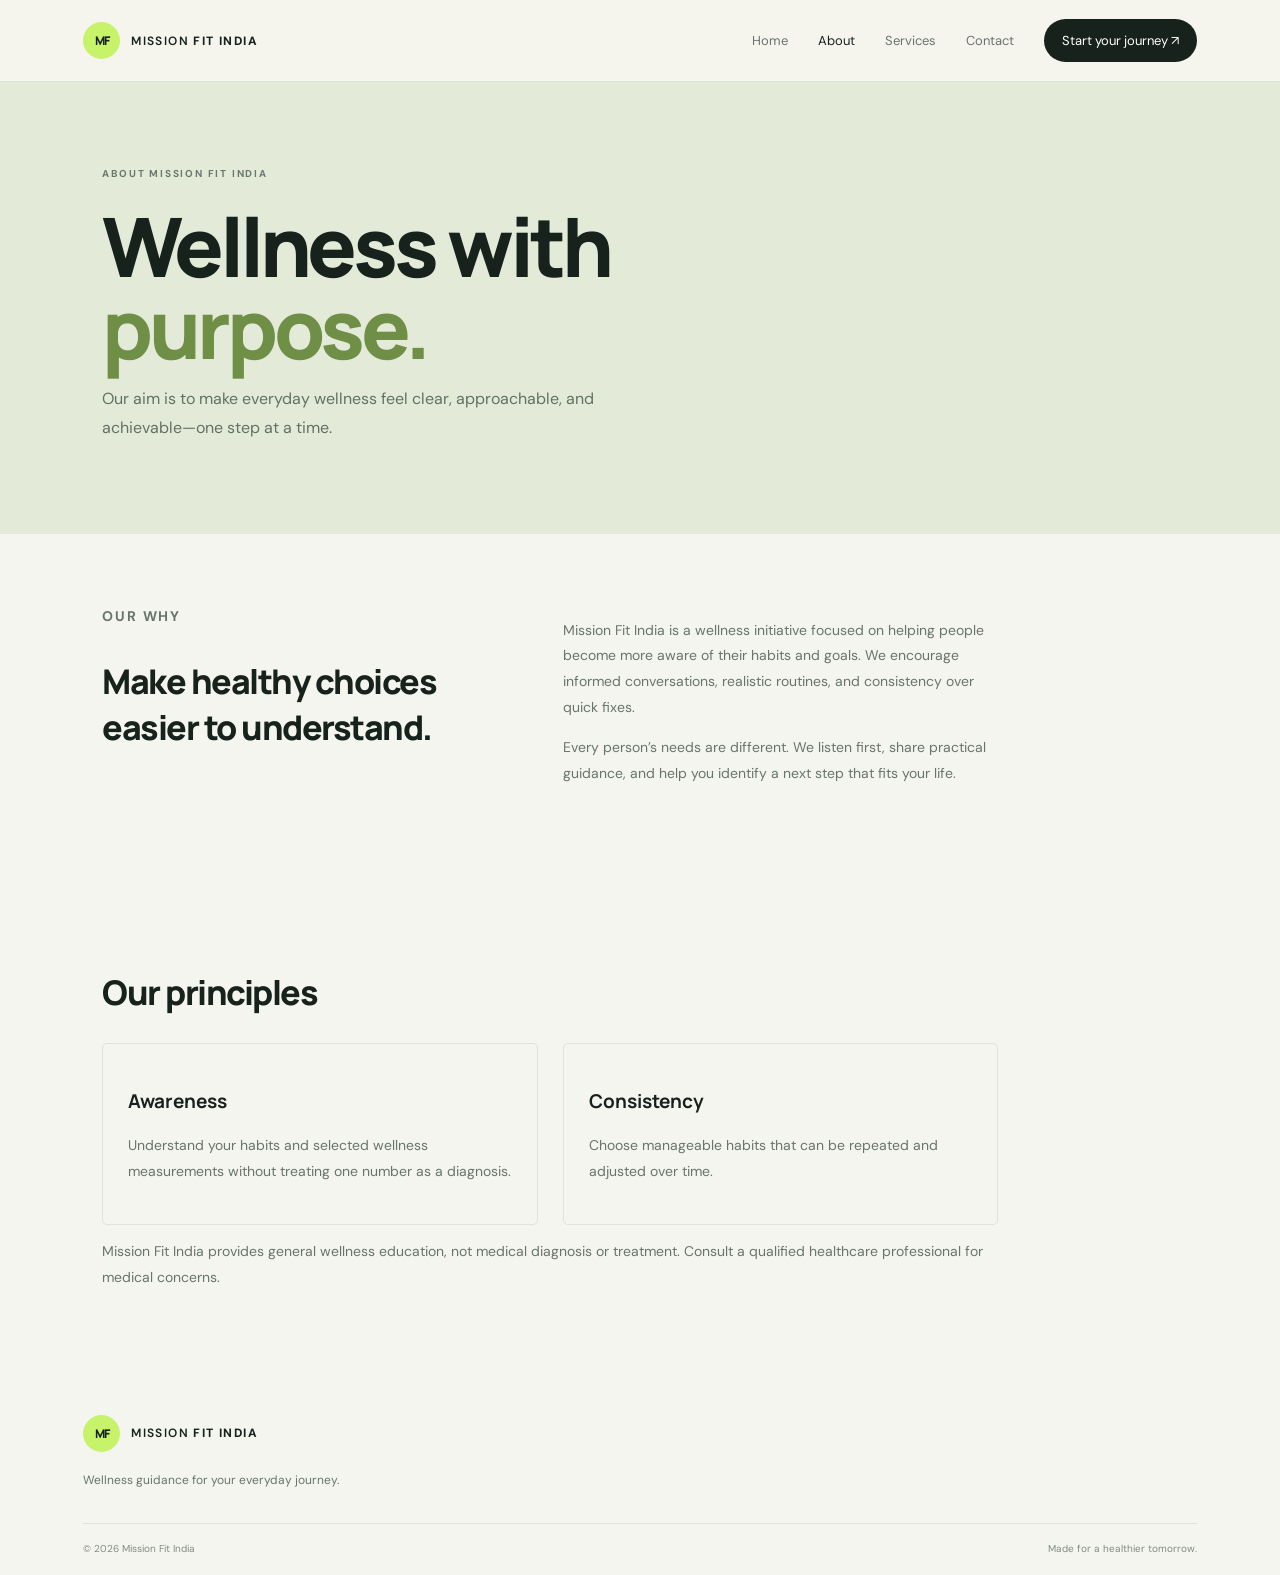
==== about.html @ 5c13e0e5 "Add Mission Fit India website: about.html" ====
<!doctype html><html lang="en"><head><meta charset="utf-8"><meta name="viewport" content="width=device-width,initial-scale=1"><title>About | Mission Fit India</title><link rel="stylesheet" href="css/style.css"><script defer src="js/script.js"></script></head><body><header class="site-header"><a class="brand" href="index.html"><span class="brand-mark">MF</span><span>MISSION <b>FIT INDIA</b></span></a><button class="menu-toggle" aria-label="Toggle navigation" aria-expanded="false">☰</button><nav class="nav"><a href="index.html">Home</a><a class="active" href="about.html">About</a><a href="services.html">Services</a><a href="contact.html">Contact</a><a class="nav-cta" href="contact.html">Start your journey ↗</a></nav></header><main><section class="page-hero"><p class="eyebrow">ABOUT MISSION FIT INDIA</p><h1>Wellness with<br><em>purpose.</em></h1><p>Our aim is to make everyday wellness feel clear, approachable, and achievable—one step at a time.</p></section><section class="content-section"><div class="content-grid"><article><p class="eyebrow">OUR WHY</p><h2>Make healthy choices easier to understand.</h2></article><article><p>Mission Fit India is a wellness initiative focused on helping people become more aware of their habits and goals. We encourage informed conversations, realistic routines, and consistency over quick fixes.</p><p>Every person’s needs are different. We listen first, share practical guidance, and help you identify a next step that fits your life.</p></article></div></section><section class="content-section"><h2>Our principles</h2><div class="content-grid"><article class="content-card"><h3>Awareness</h3><p>Understand your habits and selected wellness measurements without treating one number as a diagnosis.</p></article><article class="content-card"><h3>Consistency</h3><p>Choose manageable habits that can be repeated and adjusted over time.</p></article></div><p class="notice">Mission Fit India provides general wellness education, not medical diagnosis or treatment. Consult a qualified healthcare professional for medical concerns.</p></section></main><footer class="footer"><a class="brand" href="index.html"><span class="brand-mark">MF</span><span>MISSION <b>FIT INDIA</b></span></a><p>Wellness guidance for your everyday journey.</p><div class="footer-bottom"><span>© <span id="year"></span> Mission Fit India</span><span>Made for a healthier tomorrow.</span></div></footer></body></html>
---- css/style.css ----
@import url('https://fonts.googleapis.com/css2?family=DM+Sans:wght@400;500;600;700&family=Manrope:wght@400;500;600;700;800&display=swap');
:root{--ink:#18221d;--muted:#68746d;--paper:#f5f5ef;--green:#c7f36b;--line:#dfe3d9;--dark:#1c2922}*{box-sizing:border-box}html{scroll-behavior:smooth}body{margin:0;background:var(--paper);color:var(--ink);font-family:'DM Sans',sans-serif}a{color:inherit;text-decoration:none}.site-header{height:82px;padding:0 6.5%;display:flex;align-items:center;justify-content:space-between;border-bottom:1px solid var(--line);background:rgba(245,245,239,.94);position:sticky;top:0;z-index:10}.brand{display:flex;align-items:center;gap:11px;font-size:12px;letter-spacing:1.4px;font-weight:600}.brand b{font-weight:800}.brand-mark{display:grid;place-items:center;width:37px;height:37px;border-radius:50%;background:var(--green);font:800 12px Manrope;letter-spacing:-1px}.nav{display:flex;align-items:center;gap:30px;font-size:13px}.nav>a:not(.nav-cta){color:#69736c}.nav>a.active,.nav>a:hover{color:var(--ink)}.nav-cta{background:var(--ink);color:white;padding:13px 18px;border-radius:30px}.menu-toggle{display:none;border:0;background:none;font-size:24px}.hero{padding:70px 6.5% 76px;display:grid;grid-template-columns:1.05fr .95fr;gap:7%;align-items:center;min-height:610px}.eyebrow{font-size:10px;font-weight:700;letter-spacing:1.8px;color:#6b766d;margin:0 0 25px}.eyebrow span{display:inline-block;width:7px;height:7px;background:#85b83c;border-radius:50%;margin-right:8px}.hero h1,.section h2,.cta-band h2{font:800 clamp(48px,6vw,82px)/.98 Manrope,sans-serif;letter-spacing:-4px;margin:0}.hero h1 em,.section h2 em,.cta-band h2 em{font-style:normal;color:#6f8e46}.hero-text{font-size:16px;line-height:1.8;color:var(--muted);max-width:470px;margin:27px 0}.hero-actions{display:flex;align-items:center;gap:24px}.button{display:inline-flex;align-items:center;gap:25px;padding:16px 20px;border-radius:30px;font-size:13px;font-weight:700}.button-dark{background:var(--ink);color:white}.button span{font-size:18px}.text-link{font-size:13px;font-weight:700;border-bottom:1px solid #aab1a6;padding-bottom:5px}.hero-note{display:flex;gap:11px;align-items:center;margin-top:55px;color:#7b857c;font-size:11px}.note-icon{display:grid;place-items:center;width:25px;height:25px;border:1px solid #cbd1c6;border-radius:50%;color:#6d8c43}.hero-art{height:440px;background:#d9e7c8;border-radius:5px;position:relative;overflow:hidden;padding:24px;display:flex;flex-direction:column;justify-content:space-between}.art-top,.art-bottom{display:flex;justify-content:space-between;align-items:center;font-size:9px;letter-spacing:1.4px;font-weight:700;z-index:2}.sun{position:absolute;width:270px;height:270px;border-radius:50%;background:#b7d88b;top:65px;left:50%;transform:translateX(-50%)}.art-title{position:absolute;top:112px;left:14%;font:800 clamp(50px,5.2vw,72px)/.9 Manrope;letter-spacing:-4px;z-index:2}.art-title i{font-style:normal;color:#5e7b3d}.art-bottom{align-items:end}.art-bottom span:first-child{line-height:1.5}.art-arrow{font-size:25px}.art-tag{position:absolute;right:24px;top:42%;background:var(--green);border-radius:50%;width:76px;height:76px;display:grid;place-content:center;text-align:center;font-size:9px;letter-spacing:1px;font-weight:800;line-height:1.5;transform:rotate(9deg)}.ticker{display:flex;justify-content:space-around;align-items:center;background:var(--green);padding:19px 5%;font:700 10px Manrope;letter-spacing:1.4px;gap:12px}.ticker b{font-size:15px}.section{padding:100px 8%}.intro{display:grid;grid-template-columns:1fr 1fr;gap:8%;border-bottom:1px solid var(--line)}.section h2{font-size:clamp(38px,4.5vw,62px);letter-spacing:-3px}.intro-text{max-width:500px;padding-top:25px}.intro-text p,.service-card p{font-size:14px;line-height:1.85;color:var(--muted)}.intro-text .text-link{display:inline-block;margin-top:18px}.services-preview{padding-top:90px;padding-bottom:110px}.section-heading{display:flex;justify-content:space-between;align-items:end;margin-bottom:45px}.section-heading .eyebrow{margin-bottom:18px}.section-heading h2{font-size:clamp(38px,4vw,58px)}.service-grid{display:grid;grid-template-columns:repeat(3,1fr);gap:15px}.service-card{min-height:290px;border:1px solid var(--line);padding:25px;display:flex;flex-direction:column;border-radius:4px}.card-number{font-size:10px;color:#8b958b}.service-icon{font-size:28px;margin:25px 0 15px}.service-card h3{font:700 20px Manrope;margin:0}.service-card p{font-size:12px;margin:12px 0 25px}.service-card>a{font-size:11px;font-weight:700;margin-top:auto}.card-dark{background:var(--dark);color:white;border-color:var(--dark)}.card-dark p{color:#b8c2b8}.cta-band{background:#dce8cd;padding:75px 8%;display:flex;align-items:center;justify-content:space-between}.cta-band h2{font-size:clamp(35px,4.5vw,60px);letter-spacing:-3px}.cta-band .eyebrow{margin-bottom:18px}.button-light{background:white;color:var(--ink)}.footer{padding:40px 6.5% 20px}.footer>p{font-size:12px;color:var(--muted);margin:20px 0 35px}.footer-bottom{border-top:1px solid var(--line);padding-top:18px;display:flex;justify-content:space-between;font-size:10px;color:#818b81}
.page-hero{padding:85px 8% 75px;background:#e3ebd8}.page-hero h1{font:800 clamp(45px,7vw,82px)/1 Manrope;letter-spacing:-4px;margin:0;max-width:850px}.page-hero h1 em{font-style:normal;color:#6f8e46}.page-hero>p:last-child{max-width:560px;line-height:1.8;color:#647064}.content-section{padding:70px 8%;max-width:1100px}.content-section h2{font:800 34px Manrope;letter-spacing:-1.5px}.content-section p{line-height:1.85;color:var(--muted);font-size:14px}.content-grid{display:grid;grid-template-columns:repeat(2,1fr);gap:25px}.content-card{border:1px solid var(--line);padding:25px;border-radius:5px}.content-card h3{font:700 19px Manrope}.contact-form{max-width:600px;display:grid;gap:15px}.contact-form label{font-size:12px;font-weight:700}.contact-form input,.contact-form textarea{width:100%;padding:14px;border:1px solid #cfd6cb;background:#fff;border-radius:4px;font:14px 'DM Sans';margin-top:7px}.contact-form textarea{min-height:120px}.notice{font-size:11px;color:#7c877b}.whatsapp-float{position:fixed;bottom:20px;right:20px;background:#183c2b;color:white;border-radius:30px;padding:14px 18px;font-size:12px;font-weight:700;box-shadow:0 6px 24px #0002;z-index:5}
@media(max-width:800px){.site-header{height:70px;padding:0 5%}.menu-toggle{display:block}.nav{display:none;position:absolute;top:70px;left:0;right:0;background:var(--paper);padding:20px 5%;border-bottom:1px solid var(--line);flex-direction:column;align-items:stretch;gap:20px}.nav.open{display:flex}.nav-cta{text-align:center}.hero{padding:50px 5%;grid-template-columns:1fr;gap:40px}.hero h1{font-size:60px}.hero-art{height:350px}.art-title{font-size:60px;top:95px}.ticker{flex-wrap:wrap}.ticker span:nth-of-type(n+3){display:none}.section{padding:65px 5%}.intro{grid-template-columns:1fr;gap:10px}.intro-text{padding-top:0}.section-heading{align-items:start;gap:20px;flex-direction:column}.service-grid{grid-template-columns:1fr}.service-card{min-height:250px}.cta-band{padding:55px 5%;flex-direction:column;align-items:start;gap:30px}.footer{padding:35px 5% 20px}.page-hero{padding:60px 5%}.content-section{padding:50px 5%}.content-grid{grid-template-columns:1fr}.footer-bottom{gap:15px;flex-wrap:wrap}}
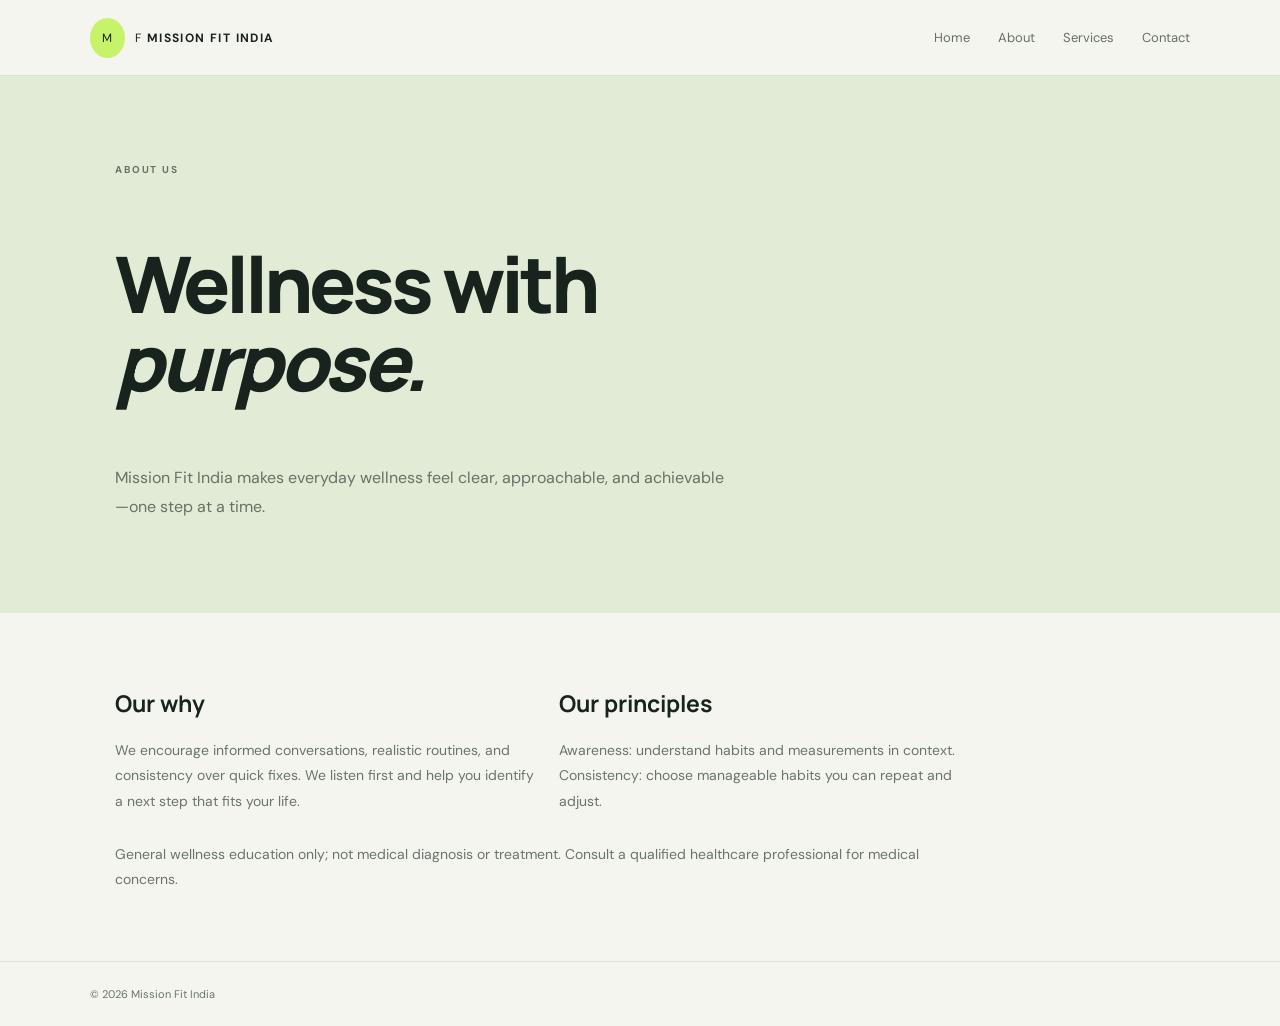
==== commit 73cb71ed: "Add Mission Fit India website pages and assets" ====
--- a/about.html
+++ b/about.html
@@ -1 +1 @@
-<!doctype html><html lang="en"><head><meta charset="utf-8"><meta name="viewport" content="width=device-width,initial-scale=1"><title>About | Mission Fit India</title><link rel="stylesheet" href="css/style.css"><script defer src="js/script.js"></script></head><body><header class="site-header"><a class="brand" href="index.html"><span class="brand-mark">MF</span><span>MISSION <b>FIT INDIA</b></span></a><button class="menu-toggle" aria-label="Toggle navigation" aria-expanded="false">☰</button><nav class="nav"><a href="index.html">Home</a><a class="active" href="about.html">About</a><a href="services.html">Services</a><a href="contact.html">Contact</a><a class="nav-cta" href="contact.html">Start your journey ↗</a></nav></header><main><section class="page-hero"><p class="eyebrow">ABOUT MISSION FIT INDIA</p><h1>Wellness with<br><em>purpose.</em></h1><p>Our aim is to make everyday wellness feel clear, approachable, and achievable—one step at a time.</p></section><section class="content-section"><div class="content-grid"><article><p class="eyebrow">OUR WHY</p><h2>Make healthy choices easier to understand.</h2></article><article><p>Mission Fit India is a wellness initiative focused on helping people become more aware of their habits and goals. We encourage informed conversations, realistic routines, and consistency over quick fixes.</p><p>Every person’s needs are different. We listen first, share practical guidance, and help you identify a next step that fits your life.</p></article></div></section><section class="content-section"><h2>Our principles</h2><div class="content-grid"><article class="content-card"><h3>Awareness</h3><p>Understand your habits and selected wellness measurements without treating one number as a diagnosis.</p></article><article class="content-card"><h3>Consistency</h3><p>Choose manageable habits that can be repeated and adjusted over time.</p></article></div><p class="notice">Mission Fit India provides general wellness education, not medical diagnosis or treatment. Consult a qualified healthcare professional for medical concerns.</p></section></main><footer class="footer"><a class="brand" href="index.html"><span class="brand-mark">MF</span><span>MISSION <b>FIT INDIA</b></span></a><p>Wellness guidance for your everyday journey.</p><div class="footer-bottom"><span>© <span id="year"></span> Mission Fit India</span><span>Made for a healthier tomorrow.</span></div></footer></body></html>+<!doctype html><html lang="en"><head><meta charset="utf-8"><meta name="viewport" content="width=device-width,initial-scale=1"><title>About | Mission Fit India</title><link rel="stylesheet" href="css/style.css"><script defer src="js/script.js"></script></head><body><header><a class="brand" href="index.html">MF <b>MISSION FIT INDIA</b></a><button class="menu" aria-expanded="false">☰</button><nav><a href="index.html">Home</a><a href="about.html">About</a><a href="services.html">Services</a><a href="contact.html">Contact</a></nav></header><main><section class="page"><p class="eyebrow">ABOUT US</p><h1>Wellness with<br><em>purpose.</em></h1><p>Mission Fit India makes everyday wellness feel clear, approachable, and achievable—one step at a time.</p></section><section class="content"><div class="grid"><div><h2>Our why</h2><p>We encourage informed conversations, realistic routines, and consistency over quick fixes. We listen first and help you identify a next step that fits your life.</p></div><div><h2>Our principles</h2><p>Awareness: understand habits and measurements in context. Consistency: choose manageable habits you can repeat and adjust.</p></div></div><p class="note">General wellness education only; not medical diagnosis or treatment. Consult a qualified healthcare professional for medical concerns.</p></section></main><footer>© <span id="year"></span> Mission Fit India</footer></body></html>
--- a/css/style.css
+++ b/css/style.css
@@ -1,4 +1 @@
-@import url('https://fonts.googleapis.com/css2?family=DM+Sans:wght@400;500;600;700&family=Manrope:wght@400;500;600;700;800&display=swap');
-:root{--ink:#18221d;--muted:#68746d;--paper:#f5f5ef;--green:#c7f36b;--line:#dfe3d9;--dark:#1c2922}*{box-sizing:border-box}html{scroll-behavior:smooth}body{margin:0;background:var(--paper);color:var(--ink);font-family:'DM Sans',sans-serif}a{color:inherit;text-decoration:none}.site-header{height:82px;padding:0 6.5%;display:flex;align-items:center;justify-content:space-between;border-bottom:1px solid var(--line);background:rgba(245,245,239,.94);position:sticky;top:0;z-index:10}.brand{display:flex;align-items:center;gap:11px;font-size:12px;letter-spacing:1.4px;font-weight:600}.brand b{font-weight:800}.brand-mark{display:grid;place-items:center;width:37px;height:37px;border-radius:50%;background:var(--green);font:800 12px Manrope;letter-spacing:-1px}.nav{display:flex;align-items:center;gap:30px;font-size:13px}.nav>a:not(.nav-cta){color:#69736c}.nav>a.active,.nav>a:hover{color:var(--ink)}.nav-cta{background:var(--ink);color:white;padding:13px 18px;border-radius:30px}.menu-toggle{display:none;border:0;background:none;font-size:24px}.hero{padding:70px 6.5% 76px;display:grid;grid-template-columns:1.05fr .95fr;gap:7%;align-items:center;min-height:610px}.eyebrow{font-size:10px;font-weight:700;letter-spacing:1.8px;color:#6b766d;margin:0 0 25px}.eyebrow span{display:inline-block;width:7px;height:7px;background:#85b83c;border-radius:50%;margin-right:8px}.hero h1,.section h2,.cta-band h2{font:800 clamp(48px,6vw,82px)/.98 Manrope,sans-serif;letter-spacing:-4px;margin:0}.hero h1 em,.section h2 em,.cta-band h2 em{font-style:normal;color:#6f8e46}.hero-text{font-size:16px;line-height:1.8;color:var(--muted);max-width:470px;margin:27px 0}.hero-actions{display:flex;align-items:center;gap:24px}.button{display:inline-flex;align-items:center;gap:25px;padding:16px 20px;border-radius:30px;font-size:13px;font-weight:700}.button-dark{background:var(--ink);color:white}.button span{font-size:18px}.text-link{font-size:13px;font-weight:700;border-bottom:1px solid #aab1a6;padding-bottom:5px}.hero-note{display:flex;gap:11px;align-items:center;margin-top:55px;color:#7b857c;font-size:11px}.note-icon{display:grid;place-items:center;width:25px;height:25px;border:1px solid #cbd1c6;border-radius:50%;color:#6d8c43}.hero-art{height:440px;background:#d9e7c8;border-radius:5px;position:relative;overflow:hidden;padding:24px;display:flex;flex-direction:column;justify-content:space-between}.art-top,.art-bottom{display:flex;justify-content:space-between;align-items:center;font-size:9px;letter-spacing:1.4px;font-weight:700;z-index:2}.sun{position:absolute;width:270px;height:270px;border-radius:50%;background:#b7d88b;top:65px;left:50%;transform:translateX(-50%)}.art-title{position:absolute;top:112px;left:14%;font:800 clamp(50px,5.2vw,72px)/.9 Manrope;letter-spacing:-4px;z-index:2}.art-title i{font-style:normal;color:#5e7b3d}.art-bottom{align-items:end}.art-bottom span:first-child{line-height:1.5}.art-arrow{font-size:25px}.art-tag{position:absolute;right:24px;top:42%;background:var(--green);border-radius:50%;width:76px;height:76px;display:grid;place-content:center;text-align:center;font-size:9px;letter-spacing:1px;font-weight:800;line-height:1.5;transform:rotate(9deg)}.ticker{display:flex;justify-content:space-around;align-items:center;background:var(--green);padding:19px 5%;font:700 10px Manrope;letter-spacing:1.4px;gap:12px}.ticker b{font-size:15px}.section{padding:100px 8%}.intro{display:grid;grid-template-columns:1fr 1fr;gap:8%;border-bottom:1px solid var(--line)}.section h2{font-size:clamp(38px,4.5vw,62px);letter-spacing:-3px}.intro-text{max-width:500px;padding-top:25px}.intro-text p,.service-card p{font-size:14px;line-height:1.85;color:var(--muted)}.intro-text .text-link{display:inline-block;margin-top:18px}.services-preview{padding-top:90px;padding-bottom:110px}.section-heading{display:flex;justify-content:space-between;align-items:end;margin-bottom:45px}.section-heading .eyebrow{margin-bottom:18px}.section-heading h2{font-size:clamp(38px,4vw,58px)}.service-grid{display:grid;grid-template-columns:repeat(3,1fr);gap:15px}.service-card{min-height:290px;border:1px solid var(--line);padding:25px;display:flex;flex-direction:column;border-radius:4px}.card-number{font-size:10px;color:#8b958b}.service-icon{font-size:28px;margin:25px 0 15px}.service-card h3{font:700 20px Manrope;margin:0}.service-card p{font-size:12px;margin:12px 0 25px}.service-card>a{font-size:11px;font-weight:700;margin-top:auto}.card-dark{background:var(--dark);color:white;border-color:var(--dark)}.card-dark p{color:#b8c2b8}.cta-band{background:#dce8cd;padding:75px 8%;display:flex;align-items:center;justify-content:space-between}.cta-band h2{font-size:clamp(35px,4.5vw,60px);letter-spacing:-3px}.cta-band .eyebrow{margin-bottom:18px}.button-light{background:white;color:var(--ink)}.footer{padding:40px 6.5% 20px}.footer>p{font-size:12px;color:var(--muted);margin:20px 0 35px}.footer-bottom{border-top:1px solid var(--line);padding-top:18px;display:flex;justify-content:space-between;font-size:10px;color:#818b81}
-.page-hero{padding:85px 8% 75px;background:#e3ebd8}.page-hero h1{font:800 clamp(45px,7vw,82px)/1 Manrope;letter-spacing:-4px;margin:0;max-width:850px}.page-hero h1 em{font-style:normal;color:#6f8e46}.page-hero>p:last-child{max-width:560px;line-height:1.8;color:#647064}.content-section{padding:70px 8%;max-width:1100px}.content-section h2{font:800 34px Manrope;letter-spacing:-1.5px}.content-section p{line-height:1.85;color:var(--muted);font-size:14px}.content-grid{display:grid;grid-template-columns:repeat(2,1fr);gap:25px}.content-card{border:1px solid var(--line);padding:25px;border-radius:5px}.content-card h3{font:700 19px Manrope}.contact-form{max-width:600px;display:grid;gap:15px}.contact-form label{font-size:12px;font-weight:700}.contact-form input,.contact-form textarea{width:100%;padding:14px;border:1px solid #cfd6cb;background:#fff;border-radius:4px;font:14px 'DM Sans';margin-top:7px}.contact-form textarea{min-height:120px}.notice{font-size:11px;color:#7c877b}.whatsapp-float{position:fixed;bottom:20px;right:20px;background:#183c2b;color:white;border-radius:30px;padding:14px 18px;font-size:12px;font-weight:700;box-shadow:0 6px 24px #0002;z-index:5}
-@media(max-width:800px){.site-header{height:70px;padding:0 5%}.menu-toggle{display:block}.nav{display:none;position:absolute;top:70px;left:0;right:0;background:var(--paper);padding:20px 5%;border-bottom:1px solid var(--line);flex-direction:column;align-items:stretch;gap:20px}.nav.open{display:flex}.nav-cta{text-align:center}.hero{padding:50px 5%;grid-template-columns:1fr;gap:40px}.hero h1{font-size:60px}.hero-art{height:350px}.art-title{font-size:60px;top:95px}.ticker{flex-wrap:wrap}.ticker span:nth-of-type(n+3){display:none}.section{padding:65px 5%}.intro{grid-template-columns:1fr;gap:10px}.intro-text{padding-top:0}.section-heading{align-items:start;gap:20px;flex-direction:column}.service-grid{grid-template-columns:1fr}.service-card{min-height:250px}.cta-band{padding:55px 5%;flex-direction:column;align-items:start;gap:30px}.footer{padding:35px 5% 20px}.page-hero{padding:60px 5%}.content-section{padding:50px 5%}.content-grid{grid-template-columns:1fr}.footer-bottom{gap:15px;flex-wrap:wrap}}
+@import url('https://fonts.googleapis.com/css2?family=DM+Sans:wght@400;500;700&family=Manrope:wght@500;700;800&display=swap');:root{--ink:#18231d;--paper:#f5f5ef;--muted:#69756c;--green:#c7f36b;--line:#dce2d8}*{box-sizing:border-box}body{margin:0;background:var(--paper);color:var(--ink);font-family:'DM Sans',sans-serif}a{color:inherit;text-decoration:none}header{height:76px;padding:0 7%;display:flex;align-items:center;justify-content:space-between;border-bottom:1px solid var(--line);position:sticky;top:0;background:#f5f5eff2;z-index:4}.brand{font-size:12px;letter-spacing:1.4px}.brand:first-letter{background:var(--green);padding:12px;border-radius:50%;margin-right:10px}nav{display:flex;gap:28px;font-size:13px;color:#647067}.menu{display:none}.hero{padding:90px 9% 110px;background:#e1ebd6;min-height:480px}.eyebrow{font-size:10px;font-weight:700;letter-spacing:1.8px;color:#647260}.hero h1{font:800 clamp(52px,8vw,96px)/.95 Manrope,sans-serif;letter-spacing:-5px;margin:30px 0}.hero em,h2 em{font-style:normal;color:#6f8f43}.hero>p:not(.eyebrow){max-width:500px;line-height:1.8;color:#687469}.btn{display:inline-block;background:var(--ink);color:white;padding:15px 20px;border-radius:30px;margin-top:18px;font-size:13px}.intro{padding:85px 9%;max-width:900px}.intro h2{font:800 clamp(38px,5vw,62px)/1.05 Manrope;letter-spacing:-3px;margin:20px 0}.intro p:last-child{line-height:1.8;color:var(--muted);max-width:570px}footer{padding:25px 7%;border-top:1px solid var(--line);font-size:11px;color:var(--muted)}.page{padding:75px 9%;background:#e1ebd6}.page h1{font:800 clamp(44px,7vw,78px)/1 Manrope;letter-spacing:-4px}.page p{max-width:620px;line-height:1.8;color:#667265}.content{padding:55px 9%;max-width:1100px}.grid{display:grid;grid-template-columns:repeat(2,minmax(0,1fr));gap:18px}.tile{border:1px solid var(--line);padding:25px;border-radius:5px}.tile h2,.content h2{font:700 23px Manrope}.tile p,.content p{font-size:14px;line-height:1.8;color:var(--muted)}form{display:grid;gap:14px;max-width:560px}label{font-size:12px;font-weight:700}input,textarea{display:block;width:100%;margin-top:7px;padding:13px;border:1px solid #cdd5c9;border-radius:4px;background:white;font:14px 'DM Sans'}textarea{min-height:120px}.note{font-size:11px;color:#798579}.float{position:fixed;right:18px;bottom:18px;background:#1a4931;color:white;padding:14px 18px;border-radius:28px;font-size:12px;font-weight:700}@media(max-width:700px){header{padding:0 5%;height:68px}.menu{display:block;border:0;background:none;font-size:22px}nav{display:none;position:absolute;top:68px;left:0;right:0;background:var(--paper);padding:22px 6%;flex-direction:column;border-bottom:1px solid var(--line)}nav.open{display:flex}.hero{padding:65px 6%}.hero h1{letter-spacing:-3px}.intro,.content{padding:55px 6%}.grid{grid-template-columns:1fr}.page{padding:55px 6%}}
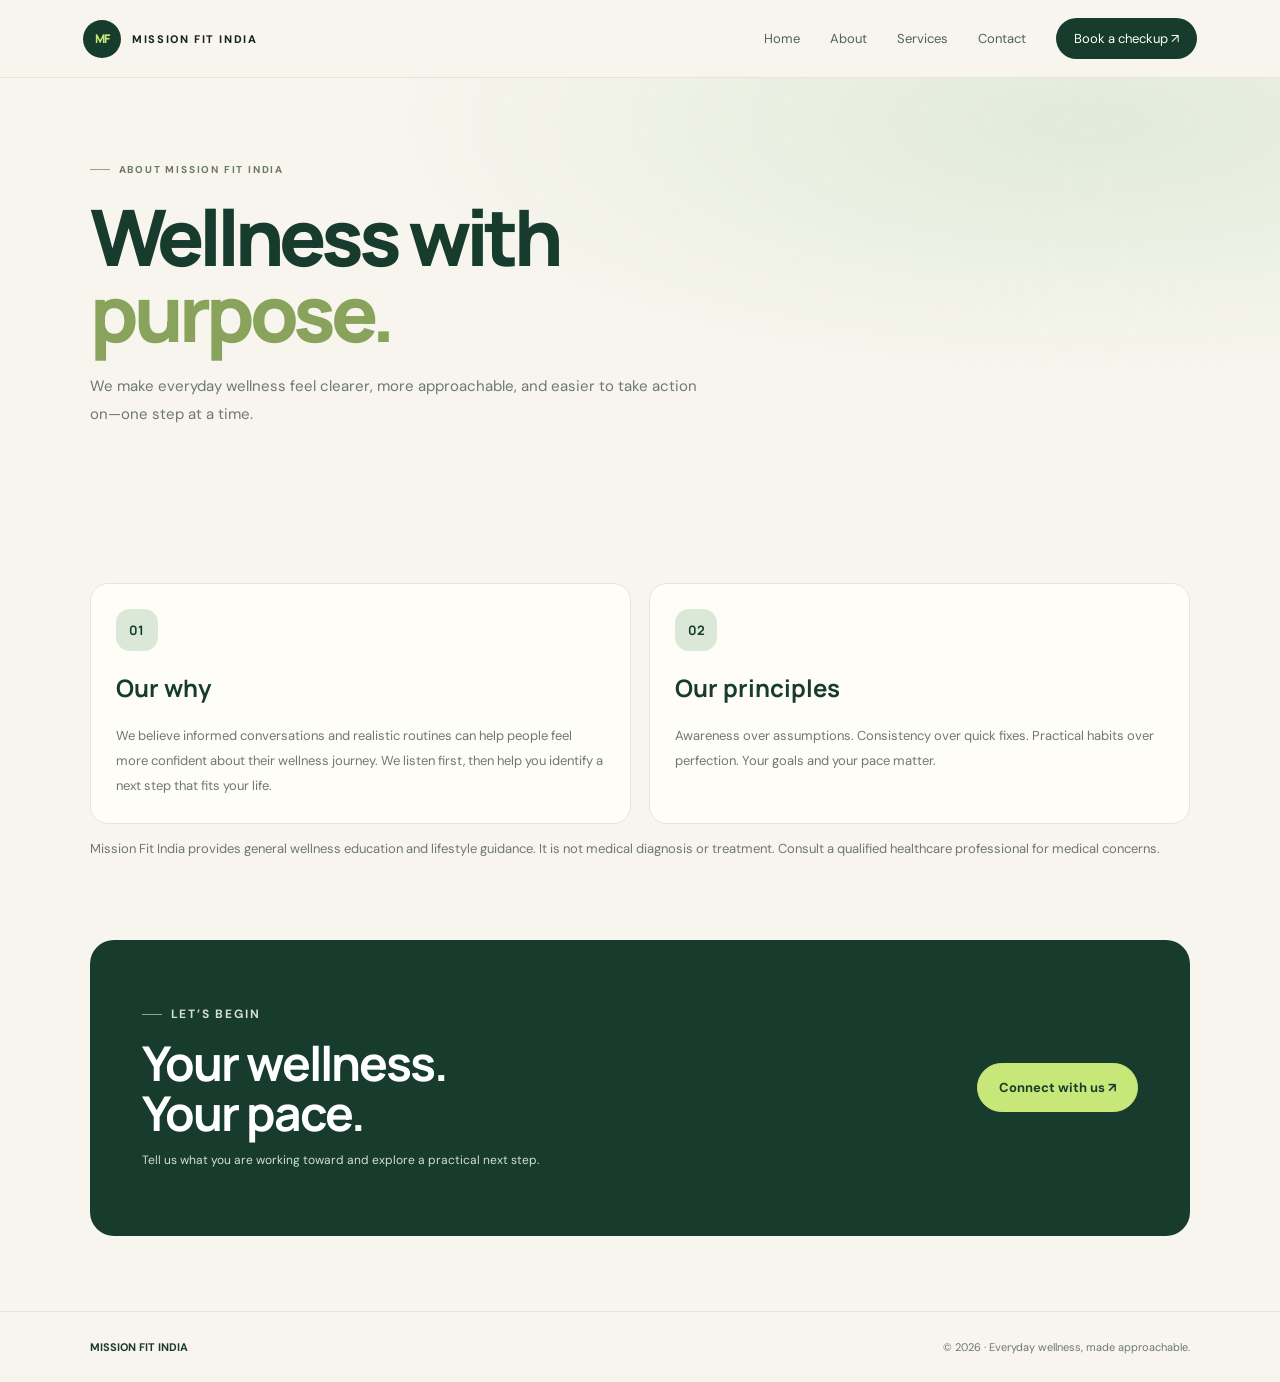
==== commit f578ea4c: "Redesign Mission Fit India with premium wellness styling" ====
--- a/about.html
+++ b/about.html
@@ -1 +1 @@
-<!doctype html><html lang="en"><head><meta charset="utf-8"><meta name="viewport" content="width=device-width,initial-scale=1"><title>About | Mission Fit India</title><link rel="stylesheet" href="css/style.css"><script defer src="js/script.js"></script></head><body><header><a class="brand" href="index.html">MF <b>MISSION FIT INDIA</b></a><button class="menu" aria-expanded="false">☰</button><nav><a href="index.html">Home</a><a href="about.html">About</a><a href="services.html">Services</a><a href="contact.html">Contact</a></nav></header><main><section class="page"><p class="eyebrow">ABOUT US</p><h1>Wellness with<br><em>purpose.</em></h1><p>Mission Fit India makes everyday wellness feel clear, approachable, and achievable—one step at a time.</p></section><section class="content"><div class="grid"><div><h2>Our why</h2><p>We encourage informed conversations, realistic routines, and consistency over quick fixes. We listen first and help you identify a next step that fits your life.</p></div><div><h2>Our principles</h2><p>Awareness: understand habits and measurements in context. Consistency: choose manageable habits you can repeat and adjust.</p></div></div><p class="note">General wellness education only; not medical diagnosis or treatment. Consult a qualified healthcare professional for medical concerns.</p></section></main><footer>© <span id="year"></span> Mission Fit India</footer></body></html>+<!doctype html><html lang="en"><head><meta charset="utf-8"><meta name="viewport" content="width=device-width,initial-scale=1"><meta name="description" content="Learn about Mission Fit India's approachable wellness philosophy."><title>About | Mission Fit India</title><link rel="stylesheet" href="css/style.css"><script defer src="js/script.js"></script></head><body><header><a class="brand" href="index.html"><span class="brand-mark">MF</span><b>MISSION FIT INDIA</b></a><button class="menu" aria-label="Toggle navigation" aria-expanded="false">☰</button><nav><a href="index.html">Home</a><a href="about.html">About</a><a href="services.html">Services</a><a href="contact.html">Contact</a><a class="nav-cta" href="contact.html">Book a checkup ↗</a></nav></header><main><section class="page"><p class="eyebrow">ABOUT MISSION FIT INDIA</p><h1>Wellness with<br><em>purpose.</em></h1><p>We make everyday wellness feel clearer, more approachable, and easier to take action on—one step at a time.</p></section><section class="content"><div class="grid"><article class="tile"><span class="number">01</span><h2>Our why</h2><p>We believe informed conversations and realistic routines can help people feel more confident about their wellness journey. We listen first, then help you identify a next step that fits your life.</p></article><article class="tile"><span class="number">02</span><h2>Our principles</h2><p>Awareness over assumptions. Consistency over quick fixes. Practical habits over perfection. Your goals and your pace matter.</p></article></div><p class="note">Mission Fit India provides general wellness education and lifestyle guidance. It is not medical diagnosis or treatment. Consult a qualified healthcare professional for medical concerns.</p></section><section class="closing"><div><p class="eyebrow">LET’S BEGIN</p><h2>Your wellness.<br>Your pace.</h2><p>Tell us what you are working toward and explore a practical next step.</p></div><a class="btn" href="contact.html">Connect with us ↗</a></section></main><footer><strong>MISSION FIT INDIA</strong><span>© <span id="year"></span> · Everyday wellness, made approachable.</span></footer></body></html>
--- a/css/style.css
+++ b/css/style.css
@@ -1 +1,3 @@
-@import url('https://fonts.googleapis.com/css2?family=DM+Sans:wght@400;500;700&family=Manrope:wght@500;700;800&display=swap');:root{--ink:#18231d;--paper:#f5f5ef;--muted:#69756c;--green:#c7f36b;--line:#dce2d8}*{box-sizing:border-box}body{margin:0;background:var(--paper);color:var(--ink);font-family:'DM Sans',sans-serif}a{color:inherit;text-decoration:none}header{height:76px;padding:0 7%;display:flex;align-items:center;justify-content:space-between;border-bottom:1px solid var(--line);position:sticky;top:0;background:#f5f5eff2;z-index:4}.brand{font-size:12px;letter-spacing:1.4px}.brand:first-letter{background:var(--green);padding:12px;border-radius:50%;margin-right:10px}nav{display:flex;gap:28px;font-size:13px;color:#647067}.menu{display:none}.hero{padding:90px 9% 110px;background:#e1ebd6;min-height:480px}.eyebrow{font-size:10px;font-weight:700;letter-spacing:1.8px;color:#647260}.hero h1{font:800 clamp(52px,8vw,96px)/.95 Manrope,sans-serif;letter-spacing:-5px;margin:30px 0}.hero em,h2 em{font-style:normal;color:#6f8f43}.hero>p:not(.eyebrow){max-width:500px;line-height:1.8;color:#687469}.btn{display:inline-block;background:var(--ink);color:white;padding:15px 20px;border-radius:30px;margin-top:18px;font-size:13px}.intro{padding:85px 9%;max-width:900px}.intro h2{font:800 clamp(38px,5vw,62px)/1.05 Manrope;letter-spacing:-3px;margin:20px 0}.intro p:last-child{line-height:1.8;color:var(--muted);max-width:570px}footer{padding:25px 7%;border-top:1px solid var(--line);font-size:11px;color:var(--muted)}.page{padding:75px 9%;background:#e1ebd6}.page h1{font:800 clamp(44px,7vw,78px)/1 Manrope;letter-spacing:-4px}.page p{max-width:620px;line-height:1.8;color:#667265}.content{padding:55px 9%;max-width:1100px}.grid{display:grid;grid-template-columns:repeat(2,minmax(0,1fr));gap:18px}.tile{border:1px solid var(--line);padding:25px;border-radius:5px}.tile h2,.content h2{font:700 23px Manrope}.tile p,.content p{font-size:14px;line-height:1.8;color:var(--muted)}form{display:grid;gap:14px;max-width:560px}label{font-size:12px;font-weight:700}input,textarea{display:block;width:100%;margin-top:7px;padding:13px;border:1px solid #cdd5c9;border-radius:4px;background:white;font:14px 'DM Sans'}textarea{min-height:120px}.note{font-size:11px;color:#798579}.float{position:fixed;right:18px;bottom:18px;background:#1a4931;color:white;padding:14px 18px;border-radius:28px;font-size:12px;font-weight:700}@media(max-width:700px){header{padding:0 5%;height:68px}.menu{display:block;border:0;background:none;font-size:22px}nav{display:none;position:absolute;top:68px;left:0;right:0;background:var(--paper);padding:22px 6%;flex-direction:column;border-bottom:1px solid var(--line)}nav.open{display:flex}.hero{padding:65px 6%}.hero h1{letter-spacing:-3px}.intro,.content{padding:55px 6%}.grid{grid-template-columns:1fr}.page{padding:55px 6%}}+@import url('https://fonts.googleapis.com/css2?family=DM+Sans:wght@400;500;600;700&family=Manrope:wght@400;500;600;700;800&display=swap');
+:root{--forest:#173c2d;--forest2:#244f3b;--sage:#dce8d7;--cream:#f7f5ee;--paper:#fffdf8;--lime:#c7e879;--ink:#17251d;--muted:#6e796f;--line:#e3e6dc;--shadow:0 18px 55px #1b3b2910}
+*{box-sizing:border-box}html{scroll-behavior:smooth}body{margin:0;background:var(--cream);color:var(--ink);font-family:'DM Sans',sans-serif}a{color:inherit;text-decoration:none}button,input,textarea{font:inherit}header{height:78px;padding:0 6.5%;display:flex;align-items:center;justify-content:space-between;background:#f7f5eef2;border-bottom:1px solid #e4e6dc;position:sticky;top:0;z-index:10;backdrop-filter:blur(16px)}.brand{display:flex;align-items:center;gap:11px;font-size:11px;letter-spacing:1.6px;font-weight:700}.brand-mark{display:grid;place-items:center;width:38px;height:38px;border-radius:50%;background:var(--forest);color:var(--lime);font:800 12px Manrope;letter-spacing:-1px}.brand b{font-weight:800}.menu{display:none;border:0;background:none;font-size:24px;color:var(--forest)}nav{display:flex;align-items:center;gap:30px;font-size:13px;color:#526257}nav a:hover{color:#173c2d}.nav-cta{background:var(--forest);color:white;padding:12px 18px;border-radius:30px}.eyebrow{display:flex;align-items:center;gap:9px;font-size:10px;font-weight:700;letter-spacing:1.8px;text-transform:uppercase;color:#687967}.eyebrow:before{content:'';width:20px;height:1px;background:#91a783}.hero{padding:76px 7% 82px;display:grid;grid-template-columns:1.05fr .95fr;gap:5%;align-items:center;background:radial-gradient(ellipse at 80% 15%,#e6eddf 0,transparent 42%),var(--cream);min-height:590px}.hero-copy{max-width:620px}.hero h1,.page h1{font:800 clamp(54px,7vw,91px)/.98 Manrope,sans-serif;letter-spacing:-5px;margin:24px 0;color:var(--forest)}h1 em,h2 em{font-style:normal;color:#8aa35c}.hero-copy>p:not(.eyebrow),.page>p:not(.eyebrow){font-size:15px;line-height:1.85;color:var(--muted);max-width:510px}.actions{display:flex;gap:12px;flex-wrap:wrap;margin-top:28px}.btn{display:inline-flex;align-items:center;justify-content:center;gap:12px;padding:15px 21px;border:1px solid var(--forest);border-radius:30px;background:var(--forest);color:white;font-size:13px;font-weight:700;transition:transform .2s,background .2s}.btn:hover{transform:translateY(-2px);background:var(--forest2)}.btn.secondary{background:transparent;color:var(--forest)}.hero-art{min-height:420px;border-radius:28px;overflow:hidden;position:relative;background:linear-gradient(145deg,#dbe7d4,#9eb58e);box-shadow:var(--shadow)}.hero-art img{width:100%;height:100%;min-height:420px;object-fit:cover;display:block;filter:saturate(.72)}.hero-art:after{content:'';position:absolute;inset:0;background:linear-gradient(180deg,#173c2d00 35%,#173c2d8c)}.art-note{position:absolute;z-index:1;bottom:24px;left:24px;right:24px;color:white}.art-note span{display:block;font-size:10px;letter-spacing:1.4px;text-transform:uppercase;opacity:.8}.art-note strong{display:block;font:700 23px Manrope;margin-top:8px}.trust-strip{padding:18px 7%;display:flex;justify-content:space-between;gap:20px;flex-wrap:wrap;background:var(--forest);color:#f5f5eb;font-size:11px;letter-spacing:.3px}.trust-strip span{display:flex;align-items:center;gap:9px}.trust-strip i{width:7px;height:7px;border-radius:50%;background:var(--lime)}.section{padding:88px 7%}.section-head{display:flex;justify-content:space-between;align-items:end;gap:30px;margin-bottom:35px}.section-head h2,.intro h2{font:700 clamp(36px,4.8vw,58px)/1.05 Manrope;letter-spacing:-3px;color:var(--forest);margin:16px 0 0}.section-head>p{max-width:400px;line-height:1.8;color:var(--muted);font-size:13px}.cards{display:grid;grid-template-columns:repeat(4,minmax(0,1fr));gap:15px}.tile{background:var(--paper);border:1px solid var(--line);border-radius:18px;padding:25px;box-shadow:var(--shadow);transition:transform .2s}.tile:hover{transform:translateY(-4px)}.tile .number{display:grid;place-items:center;width:42px;height:42px;border-radius:14px;background:var(--sage);color:var(--forest);font:700 13px Manrope}.tile h3{font:700 19px Manrope;color:var(--forest);margin:25px 0 10px}.tile p{font-size:12px;line-height:1.8;color:var(--muted);margin:0}.feature{display:grid;grid-template-columns:1fr 1fr;gap:7%;align-items:center;background:#e5ecde}.feature-visual{min-height:340px;border-radius:22px;background:linear-gradient(135deg,#c6d8bc,#e9eee3);display:flex;align-items:center;justify-content:center;overflow:hidden}.feature-visual img{width:100%;height:100%;min-height:340px;object-fit:cover}.feature-copy h2{font:700 clamp(36px,4.4vw,55px)/1.06 Manrope;letter-spacing:-3px;color:var(--forest);margin:18px 0}.feature-copy p{font-size:13px;line-height:1.9;color:var(--muted)}.steps{display:grid;grid-template-columns:repeat(3,1fr);gap:16px}.step{padding:23px;border-top:1px solid #a9b8a2}.step b{font:700 12px Manrope;color:#81996b}.step h3{font:700 18px Manrope;color:var(--forest)}.step p{font-size:12px;line-height:1.8;color:var(--muted)}.closing{margin:0 7% 75px;padding:52px;border-radius:24px;background:var(--forest);color:white;display:flex;align-items:center;justify-content:space-between;gap:30px}.closing h2{font:700 clamp(30px,4vw,48px)/1.05 Manrope;letter-spacing:-2px;margin:0}.closing p{font-size:12px;line-height:1.8;color:#d2dfd1;max-width:430px}.closing .btn{background:var(--lime);border-color:var(--lime);color:var(--forest)}footer{padding:28px 7%;border-top:1px solid var(--line);display:flex;justify-content:space-between;gap:20px;flex-wrap:wrap;font-size:11px;color:var(--muted)}footer strong{color:var(--forest)}.page{padding:75px 7%;background:radial-gradient(ellipse at 85% 10%,#e1ebd9 0,transparent 45%),var(--cream)}.page h1{font-size:clamp(48px,6.8vw,78px);margin:22px 0}.page>p:not(.eyebrow){max-width:620px}.content{padding:65px 7%;max-width:1300px;margin:auto}.content h2{font:700 24px Manrope;color:var(--forest)}.content p{font-size:13px;line-height:1.9;color:var(--muted)}.grid{display:grid;grid-template-columns:repeat(2,minmax(0,1fr));gap:18px}.content .tile{box-shadow:none}.note{font-size:11px;color:#7b857a;line-height:1.8}form{display:grid;gap:15px;max-width:560px}label{font-size:12px;font-weight:700;color:var(--forest)}input,textarea{display:block;width:100%;margin-top:8px;padding:14px 15px;border:1px solid #d5ddd0;border-radius:12px;background:#fffdf8;color:var(--ink);outline:none;font-size:13px}input:focus,textarea:focus{border-color:#7d9d68;box-shadow:0 0 0 3px #dce8d7}textarea{min-height:125px;resize:vertical}.float{position:fixed;right:18px;bottom:18px;z-index:8;background:#1b6b45;color:white;padding:14px 18px;border-radius:30px;font-size:12px;font-weight:700;box-shadow:0 10px 30px #173c2d33}.content .btn{cursor:pointer}.form-layout{display:grid;grid-template-columns:.8fr 1.2fr;gap:7%;align-items:start}.form-aside{background:#e6ecdf;padding:28px;border-radius:20px}.form-aside h2{font:700 28px Manrope;letter-spacing:-1px}.form-aside p{font-size:12px;line-height:1.9;color:var(--muted)}@media(max-width:900px){.hero{grid-template-columns:1fr;gap:35px;padding-top:60px}.hero-art,.hero-art img{min-height:350px}.cards{grid-template-columns:repeat(2,minmax(0,1fr))}.section-head{display:block}.section-head>p{margin-top:18px}.feature{grid-template-columns:1fr}.feature-visual,.feature-visual img{min-height:280px}.closing{display:block;padding:35px}.closing .btn{margin-top:15px}.form-layout{grid-template-columns:1fr}}@media(max-width:640px){header{height:70px;padding:0 5%}.menu{display:block;border:0;background:none;font-size:23px;color:var(--forest}nav{display:none;position:absolute;top:70px;left:0;right:0;padding:20px 6%;background:var(--paper);border-bottom:1px solid var(--line);flex-direction:column;align-items:stretch;gap:18px}nav.open{display:flex}.nav-cta{text-align:center}.hero{padding:52px 6% 60px;min-height:auto}.hero h1{letter-spacing:-3.5px}.hero-art,.hero-art img{min-height:300px}.trust-strip{padding:18px 6%;gap:12px}.section,.content{padding:58px 6%}.section-head h2,.intro h2{letter-spacing:-2px}.cards{grid-template-columns:1fr}.feature{padding:58px 6%}.steps{grid-template-columns:1fr}.page{padding:55px 6%}.page h1{letter-spacing:-3px}.grid{grid-template-columns:1fr}.closing{margin:0 5% 55px;padding:28px}.closing h2{letter-spacing:-1.5px}footer{padding:24px 6%;display:block}footer span{display:block;margin-top:8px}.float{right:12px;bottom:12px}}
